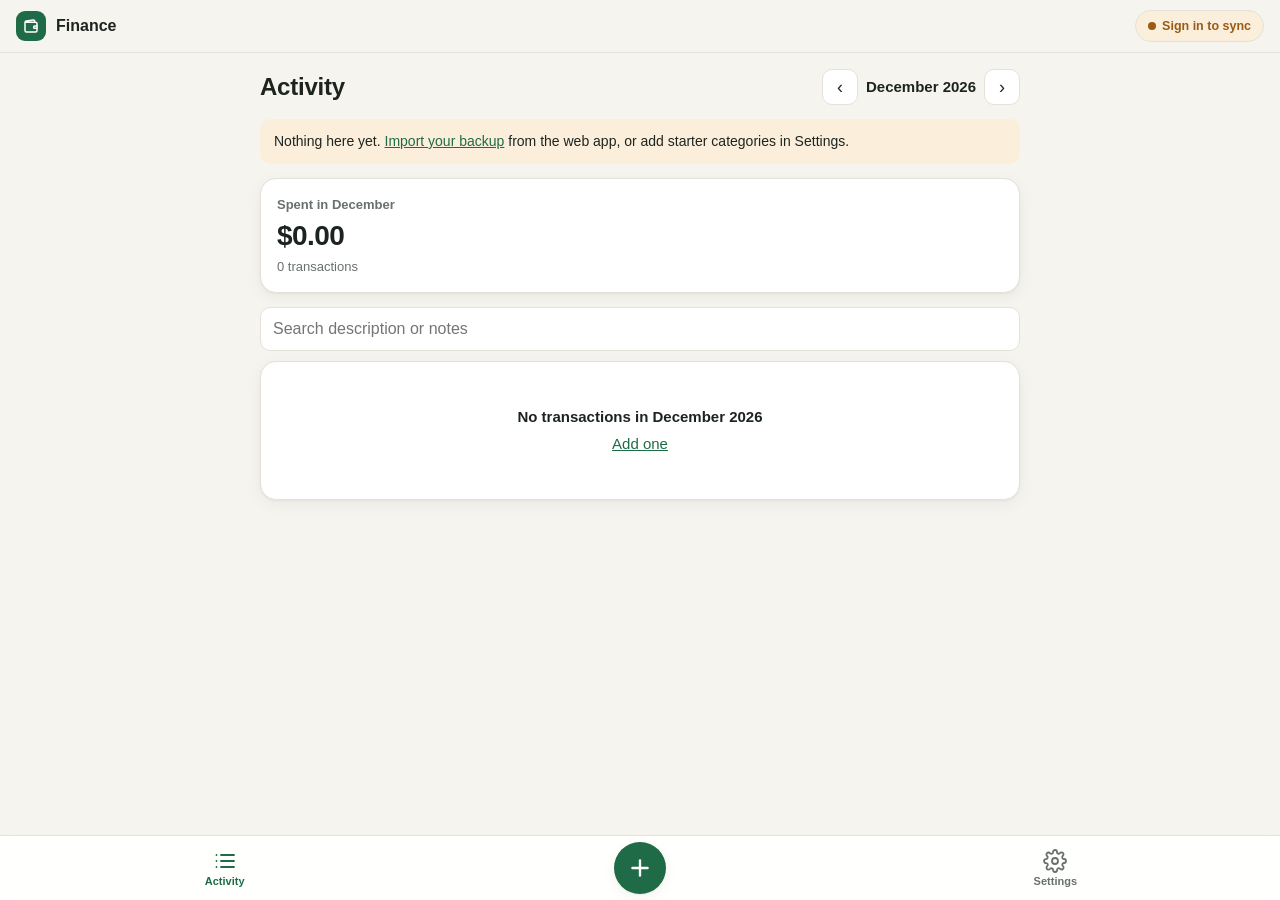
==== index.html @ 95b4ab91 "first commit" ====
<!DOCTYPE html>
<html lang="en">
<head>
    <meta charset="UTF-8">
    <meta name="viewport" content="width=device-width, initial-scale=1, viewport-fit=cover">
    <title>Finance</title>
    <meta name="description" content="Track your spending. Your data stays on your device and in your own Google Drive.">
    <link rel="icon" type="image/svg+xml" href="icons/favicon.svg">
    <link rel="apple-touch-icon" sizes="180x180" href="icons/apple-touch-icon.png">
    <link rel="manifest" href="manifest.webmanifest">
    <meta name="theme-color" content="#f5f4ef" media="(prefers-color-scheme: light)">
    <meta name="theme-color" content="#111513" media="(prefers-color-scheme: dark)">
    <meta name="apple-mobile-web-app-capable" content="yes">
    <meta name="mobile-web-app-capable" content="yes">
    <meta name="apple-mobile-web-app-status-bar-style" content="default">
    <meta name="apple-mobile-web-app-title" content="Finance">
    <link rel="stylesheet" href="styles.css">
</head>
<body>
<div class="app">
    <header class="topbar">
        <div class="brand">
            <span class="brand-mark" aria-hidden="true">
                <svg width="18" height="18" viewBox="0 0 24 24" fill="none" stroke="currentColor" stroke-width="2" stroke-linecap="round" stroke-linejoin="round"><path d="M17 7V5.5A1.5 1.5 0 0 0 15.3 4L5.6 5.4A2 2 0 0 0 4 7.4V18a2 2 0 0 0 2 2h12a2 2 0 0 0 2-2V9a2 2 0 0 0-2-2H5"/><path d="M20 12h-3a1.5 1.5 0 0 0 0 3h3"/></svg>
            </span>
            Finance
        </div>
        <button type="button" class="sync-chip" id="sync-chip" aria-live="polite">Loading…</button>
    </header>

    <main class="main">
        <div class="container" id="view" aria-live="polite"></div>
    </main>

    <nav class="tabbar" aria-label="Main navigation">
        <button type="button" class="tab" data-view="activity">
            <svg viewBox="0 0 24 24" fill="none" stroke="currentColor" stroke-width="1.8" stroke-linecap="round"><path d="M8 6h13M8 12h13M8 18h13M3.5 6h.01M3.5 12h.01M3.5 18h.01"/></svg>Activity
        </button>
        <button type="button" class="tab-add" data-view="add" aria-label="Add transaction">
            <svg viewBox="0 0 24 24" fill="none" stroke="currentColor" stroke-width="2.2" stroke-linecap="round"><path d="M12 5v14M5 12h14"/></svg>
        </button>
        <button type="button" class="tab" data-view="settings">
            <svg viewBox="0 0 24 24" fill="none" stroke="currentColor" stroke-width="1.8" stroke-linecap="round" stroke-linejoin="round"><circle cx="12" cy="12" r="3"/><path d="M19.4 15a1.7 1.7 0 0 0 .3 1.8l.1.1a2 2 0 1 1-2.8 2.8l-.1-.1a1.7 1.7 0 0 0-1.8-.3 1.7 1.7 0 0 0-1 1.5V21a2 2 0 1 1-4 0v-.1a1.7 1.7 0 0 0-1.1-1.5 1.7 1.7 0 0 0-1.8.3l-.1.1a2 2 0 1 1-2.8-2.8l.1-.1a1.7 1.7 0 0 0 .3-1.8 1.7 1.7 0 0 0-1.5-1H3a2 2 0 1 1 0-4h.1a1.7 1.7 0 0 0 1.5-1.1 1.7 1.7 0 0 0-.3-1.8l-.1-.1a2 2 0 1 1 2.8-2.8l.1.1a1.7 1.7 0 0 0 1.8.3H9a1.7 1.7 0 0 0 1-1.5V3a2 2 0 1 1 4 0v.1a1.7 1.7 0 0 0 1 1.5 1.7 1.7 0 0 0 1.8-.3l.1-.1a2 2 0 1 1 2.8 2.8l-.1.1a1.7 1.7 0 0 0-.3 1.8V9a1.7 1.7 0 0 0 1.5 1H21a2 2 0 1 1 0 4h-.1a1.7 1.7 0 0 0-1.5 1z"/></svg>Settings
        </button>
    </nav>
</div>

<dialog class="sheet" id="sheet" aria-labelledby="sheet-title">
    <div class="sheet-head">
        <h2 id="sheet-title"></h2>
        <button type="button" class="sheet-close" data-close-sheet aria-label="Close">×</button>
    </div>
    <div class="sheet-body" id="sheet-body"></div>
</dialog>

<div class="toast" id="toast" role="status" hidden></div>

<script src="config.js"></script>
<script type="module" src="js/app.js"></script>
</body>
</html>
---- styles.css ----
/* Same calm, ledger-like look as the Django app: warm paper, deep green. */
:root {
  --bg: #f5f4ef;
  --surface: #ffffff;
  --surface-2: #f0efe9;
  --border: #e3e1d8;
  --text: #1d2420;
  --muted: #69716b;
  --faint: #9aa29b;
  --accent: #1f6b47;
  --accent-soft: #e2efe7;
  --on-accent: #ffffff;
  --danger: #b4382e;
  --warn: #9a5b12;
  --warn-soft: #fbefdc;
  --good: #1f7a4d;
  --shadow: 0 1px 2px rgb(29 36 32 / 5%), 0 4px 16px rgb(29 36 32 / 5%);
  --radius: 16px;
  --radius-sm: 10px;
  --font: ui-sans-serif, -apple-system, BlinkMacSystemFont, "Segoe UI", Roboto, sans-serif;
  color-scheme: light;
}
@media (prefers-color-scheme: dark) {
  :root {
    --bg: #111513;
    --surface: #191e1b;
    --surface-2: #212724;
    --border: #2c3430;
    --text: #e8ece9;
    --muted: #9ba59f;
    --faint: #6d7771;
    --accent: #5cc08d;
    --accent-soft: #1f3a2c;
    --on-accent: #0d1a13;
    --danger: #ef7a6e;
    --warn: #e7b062;
    --warn-soft: #362a17;
    --good: #5cc08d;
    --shadow: 0 1px 2px rgb(0 0 0 / 30%);
    color-scheme: dark;
  }
}

*, *::before, *::after { box-sizing: border-box; }
html { -webkit-text-size-adjust: 100%; }
body {
  margin: 0;
  background: var(--bg);
  color: var(--text);
  font: 15px/1.5 var(--font);
  -webkit-font-smoothing: antialiased;
}
a { color: var(--accent); }
h1, h2, h3 { margin: 0; line-height: 1.25; letter-spacing: -0.01em; }
h1 { font-size: 24px; }
h2 { font-size: 17px; }
p { margin: 0 0 12px; }
.num { font-variant-numeric: tabular-nums; white-space: nowrap; }
.muted { color: var(--muted); }
.faint { color: var(--faint); }
.small { font-size: 13px; }
.good { color: var(--good); }
.bad { color: var(--danger); }

/* ------------------------------------------------------------ layout */
.topbar {
  position: sticky; top: 0; z-index: 10;
  display: flex; align-items: center; justify-content: space-between; gap: 12px;
  padding: calc(env(safe-area-inset-top) + 10px) 16px 10px;
  background: color-mix(in srgb, var(--bg) 88%, transparent);
  backdrop-filter: saturate(1.4) blur(12px);
  -webkit-backdrop-filter: saturate(1.4) blur(12px);
  border-bottom: 1px solid var(--border);
}
.brand { display: flex; align-items: center; gap: 10px; font-weight: 750; font-size: 16px; }
.brand-mark {
  display: grid; place-items: center; width: 30px; height: 30px;
  border-radius: 9px; background: var(--accent); color: var(--on-accent);
}
.main { padding: 16px 16px calc(96px + env(safe-area-inset-bottom)); }
.container { max-width: 760px; margin: 0 auto; }

.tabbar {
  position: fixed; inset: auto 0 0 0; z-index: 10;
  display: flex; align-items: center; justify-content: space-around;
  padding: 6px 12px calc(6px + env(safe-area-inset-bottom));
  background: color-mix(in srgb, var(--surface) 92%, transparent);
  backdrop-filter: saturate(1.4) blur(12px);
  -webkit-backdrop-filter: saturate(1.4) blur(12px);
  border-top: 1px solid var(--border);
}
.tab {
  display: flex; flex-direction: column; align-items: center; gap: 2px;
  min-width: 72px; padding: 6px; border: 0; background: none;
  color: var(--muted); font: 600 11px var(--font); cursor: pointer;
}
.tab svg { width: 24px; height: 24px; }
.tab.active { color: var(--accent); }
.tab-add {
  display: grid; place-items: center; width: 52px; height: 52px;
  border: 0; border-radius: 50%; background: var(--accent); color: var(--on-accent);
  box-shadow: var(--shadow); cursor: pointer;
}
.tab-add svg { width: 26px; height: 26px; }
.tab-add.active { outline: 3px solid var(--accent-soft); }

/* ------------------------------------------------------------ pieces */
.page-head { display: flex; align-items: center; justify-content: space-between; gap: 12px; margin-bottom: 14px; }
.card {
  background: var(--surface); border: 1px solid var(--border);
  border-radius: var(--radius); box-shadow: var(--shadow);
  padding: 16px; margin-bottom: 14px;
}
.card-head { display: flex; align-items: center; justify-content: space-between; gap: 10px; margin-bottom: 10px; }
.stat-label { color: var(--muted); font-size: 13px; font-weight: 600; }
.stat-value { font-size: 28px; font-weight: 720; font-variant-numeric: tabular-nums; letter-spacing: -0.02em; }

.month-switch { display: flex; align-items: center; gap: 4px; }
.month-switch button {
  width: 36px; height: 36px; border: 1px solid var(--border); border-radius: 10px;
  background: var(--surface); color: var(--text); font-size: 18px; cursor: pointer;
}
.month-switch strong { min-width: 118px; text-align: center; font-size: 15px; }

.day-head {
  display: flex; justify-content: space-between;
  padding: 14px 2px 6px; color: var(--muted); font-size: 13px; font-weight: 650;
}
.row {
  display: flex; align-items: center; gap: 12px; width: 100%;
  padding: 10px 2px; border: 0; border-top: 1px solid var(--border);
  background: none; color: inherit; font: inherit; text-align: left; cursor: pointer;
}
.day-group .row:first-of-type { border-top: 0; }
.dot {
  flex: none; display: grid; place-items: center; width: 36px; height: 36px;
  border-radius: 50%; color: #fff; font-size: 12px; font-weight: 700;
}
.row-main { flex: 1; min-width: 0; }
.row-title { display: block; font-weight: 600; overflow: hidden; text-overflow: ellipsis; white-space: nowrap; }
.row-sub { display: block; color: var(--muted); font-size: 13px; overflow: hidden; text-overflow: ellipsis; white-space: nowrap; }
.row-amount { font-weight: 650; font-variant-numeric: tabular-nums; white-space: nowrap; }

.empty { padding: 28px 8px; text-align: center; color: var(--muted); }
.empty strong { display: block; color: var(--text); margin-bottom: 4px; }

/* ------------------------------------------------------------ forms */
.field { margin-bottom: 14px; }
.field label { display: block; margin-bottom: 6px; font-size: 13px; font-weight: 650; color: var(--muted); }
.field-row { display: grid; grid-template-columns: 1fr 1fr; gap: 12px; }
input, select, textarea {
  width: 100%; min-height: 44px; padding: 10px 12px;
  border: 1px solid var(--border); border-radius: var(--radius-sm);
  background: var(--surface); color: var(--text); font: 16px var(--font);
}
textarea { min-height: 70px; resize: vertical; }
input:focus, select:focus, textarea:focus { outline: 2px solid var(--accent); outline-offset: -1px; border-color: transparent; }
.amount-input { font-size: 28px; font-weight: 700; font-variant-numeric: tabular-nums; }
.help { color: var(--faint); font-size: 13px; margin: 6px 0 0; }
.error { color: var(--danger); font-size: 13px; margin: 6px 0 0; }

.btn, button.btn {
  display: inline-flex; align-items: center; justify-content: center; gap: 6px;
  min-height: 44px; padding: 0 16px; border: 0; border-radius: var(--radius-sm);
  background: var(--accent); color: var(--on-accent);
  font: 650 15px var(--font); text-decoration: none; white-space: nowrap; flex: none; cursor: pointer;
}
.btn-secondary { background: var(--surface-2) !important; color: var(--text) !important; border: 1px solid var(--border) !important; }
.btn-ghost { background: none !important; color: var(--accent) !important; }
.btn-danger { background: none !important; color: var(--danger) !important; border: 1px solid var(--border) !important; }
.btn-small { min-height: 34px; padding: 0 12px; font-size: 13px; }
.btn:disabled { opacity: .55; cursor: default; }
.form-actions { display: flex; flex-wrap: wrap; gap: 10px; margin-top: 18px; }

.search { margin-bottom: 4px; }

/* ------------------------------------------------------------ sync chip */
.sync-chip {
  display: inline-flex; align-items: center; gap: 6px; max-width: 60vw;
  min-height: 32px; padding: 0 12px; border: 1px solid var(--border); border-radius: 999px;
  background: var(--surface); color: var(--muted);
  font: 600 12.5px var(--font); white-space: nowrap; overflow: hidden; text-overflow: ellipsis; cursor: pointer;
}
.sync-chip::before { content: ""; flex: none; width: 8px; height: 8px; border-radius: 50%; background: var(--faint); }
.sync-chip[data-state="ok"]::before { background: var(--good); }
.sync-chip[data-state="busy"]::before { background: var(--accent); animation: pulse 1s infinite alternate; }
.sync-chip[data-state="attention"] { color: var(--warn); background: var(--warn-soft); }
.sync-chip[data-state="attention"]::before { background: var(--warn); }
.sync-chip[data-state="error"] { color: var(--danger); }
.sync-chip[data-state="error"]::before { background: var(--danger); }
@keyframes pulse { to { opacity: .3; } }

/* ------------------------------------------------------------ settings list */
.list-row { display: flex; align-items: center; justify-content: space-between; gap: 12px; padding: 12px 0; border-top: 1px solid var(--border); }
.list-row:first-of-type { border-top: 0; }
.list-row .title { font-weight: 600; }
.list-row .sub { color: var(--muted); font-size: 13px; }
.switch { width: 46px; height: 28px; min-height: 0; accent-color: var(--accent); }
.diag { display: grid; grid-template-columns: auto 1fr; gap: 4px 14px; margin: 0; font-size: 13px; }
.diag dt { color: var(--muted); }
.diag dd { margin: 0; font-variant-numeric: tabular-nums; }

/* ------------------------------------------------------------ sheet + toast */
dialog.sheet {
  width: min(560px, 100%); max-height: 88vh; margin: auto auto 0; padding: 0;
  border: 0; border-radius: 20px 20px 0 0; background: var(--surface); color: var(--text);
}
@media (min-width: 700px) { dialog.sheet { margin: auto; border-radius: 20px; } }
dialog.sheet::backdrop { background: rgb(0 0 0 / 38%); }
.sheet-head { display: flex; align-items: center; justify-content: space-between; gap: 12px; padding: 16px 18px 8px; }
.sheet-close { width: 34px; height: 34px; border: 0; border-radius: 50%; background: var(--surface-2); color: var(--text); font-size: 20px; cursor: pointer; }
.sheet-body { padding: 4px 18px calc(22px + env(safe-area-inset-bottom)); overflow: auto; }
.detail-list { display: grid; grid-template-columns: 96px 1fr; gap: 8px 12px; margin: 0; }
.detail-list dt { color: var(--muted); }
.detail-list dd { margin: 0; overflow-wrap: anywhere; }

.toast {
  position: fixed; left: 50%; bottom: calc(84px + env(safe-area-inset-bottom)); z-index: 30;
  transform: translateX(-50%); max-width: calc(100% - 32px);
  padding: 10px 16px; border-radius: 12px; background: var(--text); color: var(--bg);
  font-weight: 600; box-shadow: var(--shadow);
}
.notice { padding: 12px 14px; border-radius: var(--radius-sm); background: var(--warn-soft); color: var(--text); font-size: 14px; margin-bottom: 14px; }
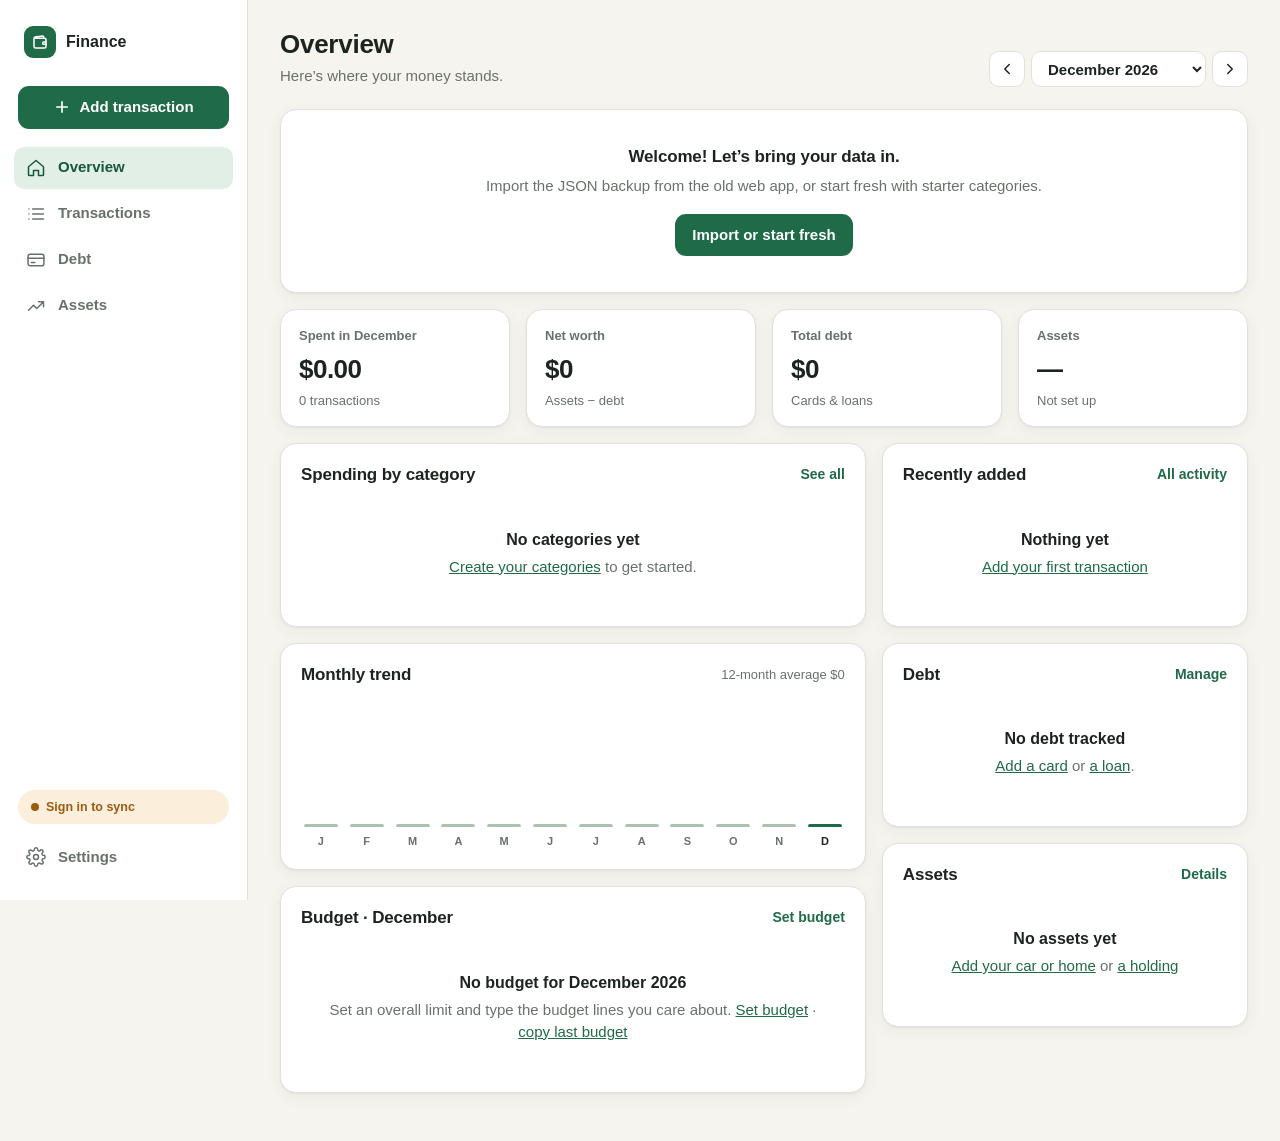
==== commit f637209f: "Full app: overview, budgets, debt, assets, settings" ====
--- a/index.html
+++ b/index.html
@@ -4,7 +4,7 @@
     <meta charset="UTF-8">
     <meta name="viewport" content="width=device-width, initial-scale=1, viewport-fit=cover">
     <title>Finance</title>
-    <meta name="description" content="Track your spending. Your data stays on your device and in your own Google Drive.">
+    <meta name="description" content="Track spending, budgets, credit cards, loans and assets. Your data stays on your device and in your own Google Drive.">
     <link rel="icon" type="image/svg+xml" href="icons/favicon.svg">
     <link rel="apple-touch-icon" sizes="180x180" href="icons/apple-touch-icon.png">
     <link rel="manifest" href="manifest.webmanifest">
@@ -17,31 +17,58 @@
     <link rel="stylesheet" href="styles.css">
 </head>
 <body>
+<svg width="0" height="0" style="position:absolute" aria-hidden="true">
+    <defs>
+        <symbol id="i-home" viewBox="0 0 24 24" fill="none" stroke="currentColor" stroke-width="1.8" stroke-linecap="round" stroke-linejoin="round"><path d="M3 10.5 12 3l9 7.5V20a1 1 0 0 1-1 1h-5v-6H9v6H4a1 1 0 0 1-1-1z"/></symbol>
+        <symbol id="i-list" viewBox="0 0 24 24" fill="none" stroke="currentColor" stroke-width="1.8" stroke-linecap="round"><path d="M8 6h13M8 12h13M8 18h13M3.5 6h.01M3.5 12h.01M3.5 18h.01"/></symbol>
+        <symbol id="i-plus" viewBox="0 0 24 24" fill="none" stroke="currentColor" stroke-width="2.2" stroke-linecap="round"><path d="M12 5v14M5 12h14"/></symbol>
+        <symbol id="i-card" viewBox="0 0 24 24" fill="none" stroke="currentColor" stroke-width="1.8" stroke-linecap="round"><rect x="2.5" y="5" width="19" height="14" rx="2.5"/><path d="M2.5 10h19M6.5 15h4"/></symbol>
+        <symbol id="i-chart" viewBox="0 0 24 24" fill="none" stroke="currentColor" stroke-width="1.8" stroke-linecap="round" stroke-linejoin="round"><path d="M3 17l6-6 4 4 8-8M15 7h6v6"/></symbol>
+        <symbol id="i-gear" viewBox="0 0 24 24" fill="none" stroke="currentColor" stroke-width="1.8" stroke-linecap="round" stroke-linejoin="round"><circle cx="12" cy="12" r="3"/><path d="M19.4 15a1.7 1.7 0 0 0 .3 1.8l.1.1a2 2 0 1 1-2.8 2.8l-.1-.1a1.7 1.7 0 0 0-1.8-.3 1.7 1.7 0 0 0-1 1.5V21a2 2 0 1 1-4 0v-.1a1.7 1.7 0 0 0-1.1-1.5 1.7 1.7 0 0 0-1.8.3l-.1.1a2 2 0 1 1-2.8-2.8l.1-.1a1.7 1.7 0 0 0 .3-1.8 1.7 1.7 0 0 0-1.5-1H3a2 2 0 1 1 0-4h.1a1.7 1.7 0 0 0 1.5-1.1 1.7 1.7 0 0 0-.3-1.8l-.1-.1a2 2 0 1 1 2.8-2.8l.1.1a1.7 1.7 0 0 0 1.8.3H9a1.7 1.7 0 0 0 1-1.5V3a2 2 0 1 1 4 0v.1a1.7 1.7 0 0 0 1 1.5 1.7 1.7 0 0 0 1.8-.3l.1-.1a2 2 0 1 1 2.8 2.8l-.1.1a1.7 1.7 0 0 0-.3 1.8V9a1.7 1.7 0 0 0 1.5 1H21a2 2 0 1 1 0 4h-.1a1.7 1.7 0 0 0-1.5 1z"/></symbol>
+        <symbol id="i-refresh" viewBox="0 0 24 24" fill="none" stroke="currentColor" stroke-width="1.8" stroke-linecap="round" stroke-linejoin="round"><path d="M21 12a9 9 0 1 1-2.6-6.4M21 4v5h-5"/></symbol>
+        <symbol id="i-left" viewBox="0 0 24 24" fill="none" stroke="currentColor" stroke-width="2" stroke-linecap="round" stroke-linejoin="round"><path d="m15 18-6-6 6-6"/></symbol>
+        <symbol id="i-right" viewBox="0 0 24 24" fill="none" stroke="currentColor" stroke-width="2" stroke-linecap="round" stroke-linejoin="round"><path d="m9 18 6-6-6-6"/></symbol>
+        <symbol id="i-logo" viewBox="0 0 24 24" fill="none" stroke="currentColor" stroke-width="2" stroke-linecap="round" stroke-linejoin="round"><path d="M17 7V5.5A1.5 1.5 0 0 0 15.3 4L5.6 5.4A2 2 0 0 0 4 7.4V18a2 2 0 0 0 2 2h12a2 2 0 0 0 2-2V9a2 2 0 0 0-2-2H5"/><path d="M20 12h-3a1.5 1.5 0 0 0 0 3h3"/></symbol>
+    </defs>
+</svg>
+
 <div class="app">
+    <aside class="sidebar" aria-label="Main navigation">
+        <a class="brand" href="#/">
+            <span class="brand-mark"><svg width="18" height="18"><use href="#i-logo"/></svg></span>
+            Finance
+        </a>
+        <a class="btn" href="#/add"><svg><use href="#i-plus"/></svg>Add transaction</a>
+        <a class="nav-link" data-nav="overview" href="#/"><svg><use href="#i-home"/></svg>Overview</a>
+        <a class="nav-link" data-nav="activity" href="#/activity"><svg><use href="#i-list"/></svg>Transactions</a>
+        <a class="nav-link" data-nav="debt" href="#/cards"><svg><use href="#i-card"/></svg>Debt</a>
+        <a class="nav-link" data-nav="assets" href="#/assets"><svg><use href="#i-chart"/></svg>Assets</a>
+        <div class="spacer"></div>
+        <button type="button" class="sync-chip" data-sync-chip>Loading…</button>
+        <a class="nav-link" data-nav="settings" href="#/settings"><svg><use href="#i-gear"/></svg>Settings</a>
+    </aside>
+
     <header class="topbar">
-        <div class="brand">
-            <span class="brand-mark" aria-hidden="true">
-                <svg width="18" height="18" viewBox="0 0 24 24" fill="none" stroke="currentColor" stroke-width="2" stroke-linecap="round" stroke-linejoin="round"><path d="M17 7V5.5A1.5 1.5 0 0 0 15.3 4L5.6 5.4A2 2 0 0 0 4 7.4V18a2 2 0 0 0 2 2h12a2 2 0 0 0 2-2V9a2 2 0 0 0-2-2H5"/><path d="M20 12h-3a1.5 1.5 0 0 0 0 3h3"/></svg>
-            </span>
+        <a class="brand" href="#/">
+            <span class="brand-mark"><svg width="18" height="18"><use href="#i-logo"/></svg></span>
             Finance
+        </a>
+        <div class="topbar-end">
+            <button type="button" class="sync-chip" data-sync-chip>Loading…</button>
+            <a class="icon-button" href="#/settings" aria-label="Settings"><svg><use href="#i-gear"/></svg></a>
         </div>
-        <button type="button" class="sync-chip" id="sync-chip" aria-live="polite">Loading…</button>
     </header>
 
     <main class="main">
-        <div class="container" id="view" aria-live="polite"></div>
+        <div class="container" id="view"><div class="boot">Loading…</div></div>
     </main>
 
     <nav class="tabbar" aria-label="Main navigation">
-        <button type="button" class="tab" data-view="activity">
-            <svg viewBox="0 0 24 24" fill="none" stroke="currentColor" stroke-width="1.8" stroke-linecap="round"><path d="M8 6h13M8 12h13M8 18h13M3.5 6h.01M3.5 12h.01M3.5 18h.01"/></svg>Activity
-        </button>
-        <button type="button" class="tab-add" data-view="add" aria-label="Add transaction">
-            <svg viewBox="0 0 24 24" fill="none" stroke="currentColor" stroke-width="2.2" stroke-linecap="round"><path d="M12 5v14M5 12h14"/></svg>
-        </button>
-        <button type="button" class="tab" data-view="settings">
-            <svg viewBox="0 0 24 24" fill="none" stroke="currentColor" stroke-width="1.8" stroke-linecap="round" stroke-linejoin="round"><circle cx="12" cy="12" r="3"/><path d="M19.4 15a1.7 1.7 0 0 0 .3 1.8l.1.1a2 2 0 1 1-2.8 2.8l-.1-.1a1.7 1.7 0 0 0-1.8-.3 1.7 1.7 0 0 0-1 1.5V21a2 2 0 1 1-4 0v-.1a1.7 1.7 0 0 0-1.1-1.5 1.7 1.7 0 0 0-1.8.3l-.1.1a2 2 0 1 1-2.8-2.8l.1-.1a1.7 1.7 0 0 0 .3-1.8 1.7 1.7 0 0 0-1.5-1H3a2 2 0 1 1 0-4h.1a1.7 1.7 0 0 0 1.5-1.1 1.7 1.7 0 0 0-.3-1.8l-.1-.1a2 2 0 1 1 2.8-2.8l.1.1a1.7 1.7 0 0 0 1.8.3H9a1.7 1.7 0 0 0 1-1.5V3a2 2 0 1 1 4 0v.1a1.7 1.7 0 0 0 1 1.5 1.7 1.7 0 0 0 1.8-.3l.1-.1a2 2 0 1 1 2.8 2.8l-.1.1a1.7 1.7 0 0 0-.3 1.8V9a1.7 1.7 0 0 0 1.5 1H21a2 2 0 1 1 0 4h-.1a1.7 1.7 0 0 0-1.5 1z"/></svg>Settings
-        </button>
+        <a class="tab" data-nav="overview" href="#/"><svg><use href="#i-home"/></svg>Home</a>
+        <a class="tab" data-nav="activity" href="#/activity"><svg><use href="#i-list"/></svg>Activity</a>
+        <a class="tab-add" href="#/add" aria-label="Add transaction"><svg><use href="#i-plus"/></svg></a>
+        <a class="tab" data-nav="debt" href="#/cards"><svg><use href="#i-card"/></svg>Debt</a>
+        <a class="tab" data-nav="assets" href="#/assets"><svg><use href="#i-chart"/></svg>Assets</a>
     </nav>
 </div>
 
@@ -53,7 +80,7 @@
     <div class="sheet-body" id="sheet-body"></div>
 </dialog>
 
-<div class="toast" id="toast" role="status" hidden></div>
+<div class="toast" id="toast" role="status" aria-live="polite" hidden></div>
 
 <script src="config.js"></script>
 <script type="module" src="js/app.js"></script>
--- a/styles.css
+++ b/styles.css
@@ -1,4 +1,7 @@
-/* Same calm, ledger-like look as the Django app: warm paper, deep green. */
+/* Personal Finance — design system
+   Calm, ledger-like: warm paper background, deep green accent,
+   tabular numbers everywhere money appears. Light + dark themes. */
+
 :root {
   --bg: #f5f4ef;
   --surface: #ffffff;
@@ -8,18 +11,24 @@
   --muted: #69716b;
   --faint: #9aa29b;
   --accent: #1f6b47;
+  --accent-strong: #17583a;
   --accent-soft: #e2efe7;
   --on-accent: #ffffff;
   --danger: #b4382e;
+  --danger-soft: #f9e6e3;
   --warn: #9a5b12;
   --warn-soft: #fbefdc;
   --good: #1f7a4d;
+  --bad: #b4382e;
+  --track: #e9e7df;
   --shadow: 0 1px 2px rgb(29 36 32 / 5%), 0 4px 16px rgb(29 36 32 / 5%);
   --radius: 16px;
   --radius-sm: 10px;
-  --font: ui-sans-serif, -apple-system, BlinkMacSystemFont, "Segoe UI", Roboto, sans-serif;
+  --sidebar: 248px;
+  --font: ui-sans-serif, -apple-system, BlinkMacSystemFont, "Segoe UI", "Inter", Roboto, sans-serif;
   color-scheme: light;
 }
+
 @media (prefers-color-scheme: dark) {
   :root {
     --bg: #111513;
@@ -30,194 +39,656 @@
     --muted: #9ba59f;
     --faint: #6d7771;
     --accent: #5cc08d;
+    --accent-strong: #79d3a4;
     --accent-soft: #1f3a2c;
     --on-accent: #0d1a13;
     --danger: #ef7a6e;
+    --danger-soft: #3a1f1c;
     --warn: #e7b062;
     --warn-soft: #362a17;
     --good: #5cc08d;
+    --bad: #ef7a6e;
+    --track: #2a312d;
     --shadow: 0 1px 2px rgb(0 0 0 / 30%);
     color-scheme: dark;
   }
 }
 
 *, *::before, *::after { box-sizing: border-box; }
+
 html { -webkit-text-size-adjust: 100%; }
+
 body {
   margin: 0;
   background: var(--bg);
   color: var(--text);
-  font: 15px/1.5 var(--font);
+  font-family: var(--font);
+  font-size: 15px;
+  line-height: 1.5;
   -webkit-font-smoothing: antialiased;
 }
+
 a { color: var(--accent); }
-h1, h2, h3 { margin: 0; line-height: 1.25; letter-spacing: -0.01em; }
-h1 { font-size: 24px; }
-h2 { font-size: 17px; }
+h1, h2, h3 { line-height: 1.25; margin: 0; letter-spacing: -0.01em; }
+h1 { font-size: 26px; font-weight: 700; }
+h2 { font-size: 17px; font-weight: 650; }
+h3 { font-size: 15px; font-weight: 650; }
 p { margin: 0 0 12px; }
-.num { font-variant-numeric: tabular-nums; white-space: nowrap; }
+
+.num, .money, .amount, .stat-value, td.num {
+  font-variant-numeric: tabular-nums;
+  white-space: nowrap;
+}
+
 .muted { color: var(--muted); }
 .faint { color: var(--faint); }
 .small { font-size: 13px; }
 .good { color: var(--good); }
-.bad { color: var(--danger); }
+.bad { color: var(--bad); }
+.visually-hidden {
+  position: absolute; width: 1px; height: 1px; overflow: hidden;
+  clip: rect(0 0 0 0); white-space: nowrap;
+}
 
 /* ------------------------------------------------------------ layout */
-.topbar {
-  position: sticky; top: 0; z-index: 10;
-  display: flex; align-items: center; justify-content: space-between; gap: 12px;
-  padding: calc(env(safe-area-inset-top) + 10px) 16px 10px;
-  background: color-mix(in srgb, var(--bg) 88%, transparent);
-  backdrop-filter: saturate(1.4) blur(12px);
-  -webkit-backdrop-filter: saturate(1.4) blur(12px);
-  border-bottom: 1px solid var(--border);
-}
-.brand { display: flex; align-items: center; gap: 10px; font-weight: 750; font-size: 16px; }
+
+.app {
+  min-height: 100vh;
+  min-height: 100dvh;
+}
+
+.sidebar {
+  position: fixed;
+  inset: 0 auto 0 0;
+  width: var(--sidebar);
+  padding: 22px 14px;
+  display: flex;
+  flex-direction: column;
+  gap: 4px;
+  background: var(--surface);
+  border-right: 1px solid var(--border);
+  z-index: 20;
+}
+
+.brand {
+  display: flex;
+  align-items: center;
+  gap: 10px;
+  padding: 4px 10px 18px;
+  font-weight: 750;
+  font-size: 16px;
+  color: var(--text);
+  text-decoration: none;
+}
+
 .brand-mark {
-  display: grid; place-items: center; width: 30px; height: 30px;
-  border-radius: 9px; background: var(--accent); color: var(--on-accent);
-}
-.main { padding: 16px 16px calc(96px + env(safe-area-inset-bottom)); }
-.container { max-width: 760px; margin: 0 auto; }
-
-.tabbar {
-  position: fixed; inset: auto 0 0 0; z-index: 10;
-  display: flex; align-items: center; justify-content: space-around;
-  padding: 6px 12px calc(6px + env(safe-area-inset-bottom));
-  background: color-mix(in srgb, var(--surface) 92%, transparent);
-  backdrop-filter: saturate(1.4) blur(12px);
-  -webkit-backdrop-filter: saturate(1.4) blur(12px);
-  border-top: 1px solid var(--border);
-}
-.tab {
-  display: flex; flex-direction: column; align-items: center; gap: 2px;
-  min-width: 72px; padding: 6px; border: 0; background: none;
-  color: var(--muted); font: 600 11px var(--font); cursor: pointer;
-}
-.tab svg { width: 24px; height: 24px; }
-.tab.active { color: var(--accent); }
-.tab-add {
-  display: grid; place-items: center; width: 52px; height: 52px;
-  border: 0; border-radius: 50%; background: var(--accent); color: var(--on-accent);
-  box-shadow: var(--shadow); cursor: pointer;
-}
-.tab-add svg { width: 26px; height: 26px; }
-.tab-add.active { outline: 3px solid var(--accent-soft); }
-
-/* ------------------------------------------------------------ pieces */
-.page-head { display: flex; align-items: center; justify-content: space-between; gap: 12px; margin-bottom: 14px; }
+  width: 32px; height: 32px;
+  border-radius: 9px;
+  display: grid; place-items: center;
+  background: var(--accent);
+  color: var(--on-accent);
+}
+
+.nav-link {
+  display: flex;
+  align-items: center;
+  gap: 12px;
+  min-height: 42px;
+  padding: 8px 12px;
+  border-radius: var(--radius-sm);
+  color: var(--muted);
+  font-weight: 560;
+  text-decoration: none;
+}
+
+.nav-link:hover { background: var(--surface-2); color: var(--text); }
+.nav-link.active { background: var(--accent-soft); color: var(--accent-strong); }
+.nav-link svg { width: 20px; height: 20px; flex-shrink: 0; }
+.sidebar .spacer { flex: 1; }
+.sidebar form { margin: 0; }
+.sidebar .nav-link.as-button {
+  width: 100%; justify-content: flex-start; background: none; border: 0;
+  color: var(--muted); font: inherit; font-weight: 560; cursor: pointer;
+}
+.sidebar .nav-link.as-button:hover { background: var(--surface-2); color: var(--text); }
+.sidebar .btn { margin: 6px 4px 14px; }
+
+.main {
+  margin-left: var(--sidebar);
+  padding: 28px 32px 48px;
+}
+
+.container { max-width: 1180px; margin: 0 auto; }
+
+.topbar { display: none; }
+.tabbar { display: none; }
+
+@media (max-width: 899px) {
+  .sidebar { display: none; }
+  .main { margin-left: 0; padding: 12px 14px calc(96px + env(safe-area-inset-bottom)); }
+
+  .topbar {
+    display: flex;
+    align-items: center;
+    justify-content: space-between;
+    gap: 12px;
+    position: sticky;
+    top: 0;
+    z-index: 15;
+    padding: 10px 14px;
+    padding-top: calc(10px + env(safe-area-inset-top));
+    background: color-mix(in srgb, var(--bg) 88%, transparent);
+    backdrop-filter: blur(12px);
+    -webkit-backdrop-filter: blur(12px);
+  }
+  .topbar .brand { padding: 0; }
+  .icon-button {
+    width: 42px; height: 42px; display: grid; place-items: center;
+    border-radius: 12px; color: var(--muted); background: var(--surface);
+    border: 1px solid var(--border);
+  }
+  .icon-button svg { width: 20px; height: 20px; }
+
+  .tabbar {
+    display: grid;
+    grid-template-columns: repeat(5, 1fr);
+    position: fixed;
+    inset: auto 0 0 0;
+    z-index: 20;
+    padding: 6px 6px calc(6px + env(safe-area-inset-bottom));
+    background: var(--surface);
+    border-top: 1px solid var(--border);
+  }
+  .tab {
+    display: flex; flex-direction: column; align-items: center; gap: 2px;
+    padding: 6px 0; font-size: 11px; font-weight: 600;
+    color: var(--muted); text-decoration: none;
+  }
+  .tab svg { width: 22px; height: 22px; }
+  .tab.active { color: var(--accent); }
+  .tab-add {
+    align-self: center; justify-self: center;
+    width: 52px; height: 52px; margin-top: -22px;
+    border-radius: 18px; display: grid; place-items: center;
+    background: var(--accent); color: var(--on-accent);
+    box-shadow: 0 6px 18px rgb(31 107 71 / 35%);
+  }
+  .tab-add svg { width: 26px; height: 26px; }
+}
+
+/* -------------------------------------------------------- page header */
+
+.page-head {
+  display: flex;
+  align-items: flex-end;
+  justify-content: space-between;
+  flex-wrap: wrap;
+  gap: 14px;
+  margin-bottom: 22px;
+}
+.page-head p { margin: 4px 0 0; }
+.page-actions { display: flex; flex-wrap: wrap; gap: 8px; }
+
+.segmented {
+  display: inline-flex;
+  padding: 3px;
+  background: var(--surface-2);
+  border-radius: 12px;
+  gap: 2px;
+  margin-bottom: 18px;
+}
+.segmented a {
+  padding: 7px 14px; border-radius: 9px; font-weight: 600; font-size: 14px;
+  color: var(--muted); text-decoration: none;
+}
+.segmented a.active { background: var(--surface); color: var(--text); box-shadow: var(--shadow); }
+
+/* ------------------------------------------------------------- cards */
+
 .card {
-  background: var(--surface); border: 1px solid var(--border);
-  border-radius: var(--radius); box-shadow: var(--shadow);
-  padding: 16px; margin-bottom: 14px;
-}
-.card-head { display: flex; align-items: center; justify-content: space-between; gap: 10px; margin-bottom: 10px; }
-.stat-label { color: var(--muted); font-size: 13px; font-weight: 600; }
-.stat-value { font-size: 28px; font-weight: 720; font-variant-numeric: tabular-nums; letter-spacing: -0.02em; }
-
-.month-switch { display: flex; align-items: center; gap: 4px; }
-.month-switch button {
-  width: 36px; height: 36px; border: 1px solid var(--border); border-radius: 10px;
-  background: var(--surface); color: var(--text); font-size: 18px; cursor: pointer;
-}
-.month-switch strong { min-width: 118px; text-align: center; font-size: 15px; }
-
+  background: var(--surface);
+  border: 1px solid var(--border);
+  border-radius: var(--radius);
+  padding: 20px;
+  box-shadow: var(--shadow);
+  min-width: 0;
+}
+.card + .card { margin-top: 16px; }
+.card-head {
+  display: flex; align-items: center; justify-content: space-between;
+  gap: 12px; margin-bottom: 14px;
+}
+.card-head a { font-size: 14px; font-weight: 600; text-decoration: none; }
+.card-foot { margin-top: 14px; font-size: 14px; }
+.card-foot a { font-weight: 600; text-decoration: none; }
+
+.grid { display: grid; gap: 16px; }
+.grid > .card + .card { margin-top: 0; }
+.grid-2 { grid-template-columns: repeat(2, minmax(0, 1fr)); }
+.grid-3 { grid-template-columns: repeat(3, minmax(0, 1fr)); }
+.grid-4 { grid-template-columns: repeat(4, minmax(0, 1fr)); }
+.grid-main { grid-template-columns: minmax(0, 1.6fr) minmax(0, 1fr); align-items: start; }
+.stack { display: grid; gap: 16px; align-content: start; }
+.stack > .card + .card { margin-top: 0; }
+
+@media (max-width: 1100px) {
+  .grid-4 { grid-template-columns: repeat(2, minmax(0, 1fr)); }
+  .grid-main { grid-template-columns: minmax(0, 1fr); }
+}
+@media (max-width: 700px) {
+  .grid-2, .grid-3 { grid-template-columns: minmax(0, 1fr); }
+  .card { padding: 16px; border-radius: 14px; }
+}
+@media (max-width: 420px) {
+  .grid-4 { grid-template-columns: minmax(0, 1fr) minmax(0, 1fr); gap: 10px; }
+}
+
+/* ---------------------------------------------------------- stat tiles */
+
+.stat { padding: 16px 18px; }
+.stat-label { font-size: 13px; color: var(--muted); font-weight: 560; }
+.stat-value { font-size: 26px; font-weight: 720; letter-spacing: -0.02em; margin-top: 4px; }
+.stat-sub { font-size: 13px; color: var(--muted); margin-top: 2px; }
+.stat-hero .stat-value { font-size: 34px; }
+@media (max-width: 420px) {
+  .stat { padding: 13px 14px; }
+  .stat-value { font-size: 20px; }
+}
+
+.pill {
+  display: inline-flex; align-items: center; gap: 4px;
+  padding: 2px 8px; border-radius: 999px;
+  font-size: 12px; font-weight: 650;
+  background: var(--surface-2); color: var(--muted);
+}
+.pill.up { background: var(--danger-soft); color: var(--bad); }       /* spending up = bad */
+.pill.down { background: var(--accent-soft); color: var(--good); }
+.pill.gain { background: var(--accent-soft); color: var(--good); }
+.pill.loss { background: var(--danger-soft); color: var(--bad); }
+.pill.warn { background: var(--warn-soft); color: var(--warn); }
+
+/* ------------------------------------------------------------ buttons */
+
+.btn, button {
+  display: inline-flex; align-items: center; justify-content: center; gap: 8px;
+  min-height: 42px; padding: 9px 16px;
+  border-radius: 11px; border: 1px solid transparent;
+  background: var(--accent); color: var(--on-accent);
+  font: inherit; font-weight: 640; text-decoration: none; cursor: pointer;
+  transition: background .15s, transform .05s;
+}
+.btn:hover, button:hover { background: var(--accent-strong); }
+.btn:active, button:active { transform: translateY(1px); }
+.btn svg { width: 18px; height: 18px; }
+.btn-secondary {
+  background: var(--surface); color: var(--text); border-color: var(--border);
+}
+.btn-secondary:hover { background: var(--surface-2); }
+.btn-ghost { background: transparent; color: var(--accent); padding-inline: 10px; }
+.btn-ghost:hover { background: var(--accent-soft); }
+.btn-danger { background: var(--danger); color: #fff; }
+.btn-danger:hover { background: color-mix(in srgb, var(--danger) 85%, black); }
+.btn-small { min-height: 34px; padding: 5px 11px; font-size: 13px; border-radius: 9px; }
+.btn-block { width: 100%; }
+button:disabled, .btn[aria-disabled="true"] { opacity: .55; cursor: progress; }
+:focus-visible { outline: 3px solid color-mix(in srgb, var(--accent) 55%, transparent); outline-offset: 2px; }
+
+/* ------------------------------------------------------------- forms */
+
+.form-card { max-width: 620px; margin: 0 auto; }
+.field { margin-bottom: 16px; }
+.field label, .field-label {
+  display: block; margin-bottom: 6px; font-size: 14px; font-weight: 620;
+}
+.field .help { font-size: 13px; color: var(--muted); margin: 6px 0 0; }
+.field-row { display: grid; grid-template-columns: repeat(2, minmax(0, 1fr)); gap: 12px; }
+@media (max-width: 520px) { .field-row { grid-template-columns: minmax(0, 1fr); } }
+
+input, select, textarea {
+  width: 100%;
+  min-height: 44px;
+  padding: 10px 12px;
+  border: 1px solid var(--border);
+  border-radius: 11px;
+  background: var(--surface);
+  color: var(--text);
+  font: inherit;
+  font-size: 16px; /* stops iOS zooming into fields */
+}
+input[type="checkbox"] { width: 20px; min-height: 20px; height: 20px; accent-color: var(--accent); }
+.checkbox-field { display: flex; align-items: center; gap: 10px; }
+.checkbox-field label { margin: 0; }
+input:focus, select:focus, textarea:focus {
+  outline: none; border-color: var(--accent);
+  box-shadow: 0 0 0 3px color-mix(in srgb, var(--accent) 22%, transparent);
+}
+select:disabled { opacity: .6; }
+.amount-input { font-size: 28px !important; font-weight: 700; min-height: 60px; font-variant-numeric: tabular-nums; }
+.errorlist { list-style: none; margin: 6px 0 0; padding: 0; color: var(--danger); font-size: 13px; font-weight: 560; }
+.errorlist.nonfield { padding: 10px 12px; background: var(--danger-soft); border-radius: 10px; margin-bottom: 14px; }
+.form-actions { display: flex; flex-wrap: wrap; gap: 10px; align-items: center; margin-top: 8px; }
+details summary { cursor: pointer; font-weight: 600; color: var(--accent); margin: 6px 0 12px; }
+
+.filters {
+  display: grid;
+  grid-template-columns: minmax(0, 2fr) repeat(5, minmax(0, 1fr));
+  gap: 10px;
+  align-items: end;
+}
+.filters .field { margin: 0; }
+.filters label { font-size: 12px; color: var(--muted); }
+@media (max-width: 1100px) { .filters { grid-template-columns: repeat(3, minmax(0, 1fr)); } .filters .search { grid-column: 1 / -1; } }
+@media (max-width: 560px) { .filters { grid-template-columns: minmax(0, 1fr) minmax(0, 1fr); } }
+
+/* ---------------------------------------------------------- messages */
+
+.messages { display: grid; gap: 8px; margin-bottom: 18px; }
+.message {
+  display: flex; gap: 10px; align-items: flex-start;
+  padding: 11px 14px; border-radius: 12px;
+  background: var(--accent-soft); color: var(--accent-strong); font-weight: 560;
+}
+.message.error { background: var(--danger-soft); color: var(--danger); }
+.message.warning, .notice { background: var(--warn-soft); color: var(--warn); }
+.notice { padding: 11px 14px; border-radius: 12px; font-size: 14px; font-weight: 560; margin-bottom: 14px; }
+.notice a { color: inherit; font-weight: 700; }
+
+/* --------------------------------------------------------------- bars */
+
+.bar { height: 8px; border-radius: 99px; background: var(--track); overflow: hidden; }
+.bar > span { display: block; height: 100%; border-radius: inherit; background: var(--accent); }
+.bar.thick { height: 12px; }
+.bar .mid { background: #d08a2c; }
+.bar .high { background: var(--danger); }
+
+/* --------------------------------------------------------- list rows */
+
+.list { margin: 0; padding: 0; list-style: none; }
+.row {
+  display: flex; align-items: center; gap: 12px;
+  padding: 12px 0; border-bottom: 1px solid var(--border);
+  min-width: 0;
+}
+.list > .row:last-child, .row:last-child { border-bottom: 0; }
+.row-main { flex: 1; min-width: 0; }
+.row-title { font-weight: 600; overflow: hidden; text-overflow: ellipsis; white-space: nowrap; }
+.row-sub { font-size: 13px; color: var(--muted); overflow: hidden; text-overflow: ellipsis; white-space: nowrap; }
+.row-end { text-align: right; flex-shrink: 0; }
+.row-amount { font-weight: 680; font-variant-numeric: tabular-nums; }
+button.row {
+  width: 100%; background: none; color: inherit; border: 0;
+  border-bottom: 1px solid var(--border); border-radius: 0;
+  font: inherit; font-weight: inherit; text-align: left; min-height: 0;
+}
+button.row:hover { background: var(--surface-2); }
+
+.dot {
+  width: 34px; height: 34px; border-radius: 10px; flex-shrink: 0;
+  display: grid; place-items: center;
+  font-weight: 700; font-size: 13px; color: #fff;
+}
+.swatch { display: inline-block; width: 10px; height: 10px; border-radius: 3px; flex-shrink: 0; }
+
+.day-group + .day-group { margin-top: 6px; }
 .day-head {
   display: flex; justify-content: space-between;
-  padding: 14px 2px 6px; color: var(--muted); font-size: 13px; font-weight: 650;
-}
-.row {
-  display: flex; align-items: center; gap: 12px; width: 100%;
-  padding: 10px 2px; border: 0; border-top: 1px solid var(--border);
-  background: none; color: inherit; font: inherit; text-align: left; cursor: pointer;
-}
-.day-group .row:first-of-type { border-top: 0; }
-.dot {
-  flex: none; display: grid; place-items: center; width: 36px; height: 36px;
-  border-radius: 50%; color: #fff; font-size: 12px; font-weight: 700;
-}
-.row-main { flex: 1; min-width: 0; }
-.row-title { display: block; font-weight: 600; overflow: hidden; text-overflow: ellipsis; white-space: nowrap; }
-.row-sub { display: block; color: var(--muted); font-size: 13px; overflow: hidden; text-overflow: ellipsis; white-space: nowrap; }
-.row-amount { font-weight: 650; font-variant-numeric: tabular-nums; white-space: nowrap; }
-
-.empty { padding: 28px 8px; text-align: center; color: var(--muted); }
-.empty strong { display: block; color: var(--text); margin-bottom: 4px; }
-
-/* ------------------------------------------------------------ forms */
-.field { margin-bottom: 14px; }
-.field label { display: block; margin-bottom: 6px; font-size: 13px; font-weight: 650; color: var(--muted); }
-.field-row { display: grid; grid-template-columns: 1fr 1fr; gap: 12px; }
-input, select, textarea {
-  width: 100%; min-height: 44px; padding: 10px 12px;
-  border: 1px solid var(--border); border-radius: var(--radius-sm);
-  background: var(--surface); color: var(--text); font: 16px var(--font);
-}
-textarea { min-height: 70px; resize: vertical; }
-input:focus, select:focus, textarea:focus { outline: 2px solid var(--accent); outline-offset: -1px; border-color: transparent; }
-.amount-input { font-size: 28px; font-weight: 700; font-variant-numeric: tabular-nums; }
-.help { color: var(--faint); font-size: 13px; margin: 6px 0 0; }
-.error { color: var(--danger); font-size: 13px; margin: 6px 0 0; }
-
-.btn, button.btn {
-  display: inline-flex; align-items: center; justify-content: center; gap: 6px;
-  min-height: 44px; padding: 0 16px; border: 0; border-radius: var(--radius-sm);
-  background: var(--accent); color: var(--on-accent);
-  font: 650 15px var(--font); text-decoration: none; white-space: nowrap; flex: none; cursor: pointer;
-}
-.btn-secondary { background: var(--surface-2) !important; color: var(--text) !important; border: 1px solid var(--border) !important; }
-.btn-ghost { background: none !important; color: var(--accent) !important; }
-.btn-danger { background: none !important; color: var(--danger) !important; border: 1px solid var(--border) !important; }
-.btn-small { min-height: 34px; padding: 0 12px; font-size: 13px; }
-.btn:disabled { opacity: .55; cursor: default; }
-.form-actions { display: flex; flex-wrap: wrap; gap: 10px; margin-top: 18px; }
-
-.search { margin-bottom: 4px; }
-
-/* ------------------------------------------------------------ sync chip */
+  padding: 14px 0 6px; font-size: 13px; font-weight: 650; color: var(--muted);
+  border-bottom: 1px solid var(--border);
+}
+.future-tag { color: var(--warn); }
+
+/* ------------------------------------------------------------- charts */
+
+.donut-wrap { display: grid; grid-template-columns: 168px minmax(0, 1fr); gap: 22px; align-items: center; }
+.donut {
+  width: 168px; aspect-ratio: 1; border-radius: 50%;
+  position: relative;
+}
+.donut::after {
+  content: ""; position: absolute; inset: 24px; border-radius: 50%; background: var(--surface);
+}
+.donut-center {
+  position: absolute; inset: 0; z-index: 1;
+  display: grid; place-content: center; text-align: center;
+}
+.donut-center strong { font-size: 18px; font-variant-numeric: tabular-nums; }
+.donut-center span { font-size: 12px; color: var(--muted); }
+@media (max-width: 560px) {
+  .donut-wrap { grid-template-columns: minmax(0, 1fr); justify-items: center; }
+  .donut-wrap > div:last-child { width: 100%; }
+}
+
+.cat-row { display: grid; grid-template-columns: minmax(0, 1fr) auto; gap: 4px 12px; align-items: center; padding: 9px 0; }
+.cat-row .bar { grid-column: 1 / -1; height: 6px; }
+.cat-name { display: flex; align-items: center; gap: 8px; min-width: 0; font-weight: 580; }
+.cat-name span:last-child { overflow: hidden; text-overflow: ellipsis; white-space: nowrap; }
+
+.trend {
+  display: grid; grid-auto-flow: column; grid-auto-columns: minmax(0, 1fr);
+  align-items: end; gap: 6px; height: 150px; padding-top: 8px;
+}
+.trend a {
+  height: 100%; display: flex; flex-direction: column; justify-content: flex-end; align-items: center; gap: 6px;
+  text-decoration: none; color: var(--muted); font-size: 11px; font-weight: 600;
+}
+.trend .col {
+  width: 100%; max-width: 34px; border-radius: 6px 6px 3px 3px;
+  background: color-mix(in srgb, var(--accent) 30%, var(--track)); min-height: 3px;
+}
+.trend a.selected .col { background: var(--accent); }
+.trend a.selected { color: var(--text); }
+.trend a:hover .col { background: color-mix(in srgb, var(--accent) 70%, var(--track)); }
+
+/* ---------------------------------------------------- month switcher */
+
+.month-switch { display: flex; align-items: center; gap: 6px; }
+.month-switch .label { font-weight: 680; min-width: 128px; text-align: center; }
+.month-switch a {
+  width: 36px; height: 36px; display: grid; place-items: center;
+  border-radius: 10px; border: 1px solid var(--border); background: var(--surface);
+  color: var(--text); text-decoration: none;
+}
+.month-switch a:hover { background: var(--surface-2); }
+
+/* --------------------------------------------------------- data table */
+
+.table-wrap { overflow-x: auto; margin: 0 -4px; }
+table { width: 100%; border-collapse: collapse; font-size: 14px; }
+th {
+  text-align: left; font-size: 12px; font-weight: 650; color: var(--muted);
+  text-transform: uppercase; letter-spacing: .04em; padding: 8px 10px; border-bottom: 1px solid var(--border);
+}
+td { padding: 12px 10px; border-bottom: 1px solid var(--border); vertical-align: middle; }
+tr:last-child td { border-bottom: 0; }
+th.num, td.num { text-align: right; }
+.ticker { font-weight: 750; letter-spacing: .02em; }
+
+/* ------------------------------------------------- holdings (mobile) */
+
+.holding-card { display: none; }
+@media (max-width: 760px) {
+  .holdings-table { display: none; }
+  .holding-card { display: block; padding: 14px 0; border-bottom: 1px solid var(--border); }
+  .holding-card:last-child { border-bottom: 0; }
+  .holding-top { display: flex; justify-content: space-between; gap: 12px; }
+  .holding-meta { display: grid; grid-template-columns: repeat(3, minmax(0, 1fr)); gap: 8px; margin-top: 10px; font-size: 13px; }
+  .holding-meta span { display: block; color: var(--muted); font-size: 12px; }
+}
+
+/* ------------------------------------------------- credit card tiles */
+
+.cc-tile { display: grid; gap: 10px; }
+.cc-top { display: flex; justify-content: space-between; align-items: baseline; gap: 10px; }
+.cc-name { font-weight: 700; font-size: 16px; }
+.cc-figures { display: grid; grid-template-columns: repeat(3, minmax(0, 1fr)); gap: 8px; font-size: 13px; }
+.cc-figures span { display: block; color: var(--muted); font-size: 12px; }
+.cc-figures strong { font-variant-numeric: tabular-nums; }
+.cc-actions { display: flex; flex-wrap: wrap; gap: 6px; }
+
+/* --------------------------------------------------- dialogs (sheets) */
+
+dialog.sheet {
+  width: min(720px, calc(100% - 24px));
+  max-height: 88vh; max-height: 88dvh;
+  padding: 0; border: 0; border-radius: 20px;
+  background: var(--surface); color: var(--text);
+  box-shadow: 0 20px 60px rgb(0 0 0 / 25%);
+  overflow: hidden;
+}
+dialog.sheet::backdrop { background: rgb(10 14 12 / 50%); }
+dialog.sheet[open] { display: flex; flex-direction: column; animation: sheet-in .18s ease-out; }
+.sheet-head {
+  display: flex; align-items: center; justify-content: space-between; gap: 12px;
+  padding: 16px 20px; border-bottom: 1px solid var(--border);
+}
+.sheet-body { padding: 18px 20px 22px; overflow-y: auto; overscroll-behavior: contain; }
+.sheet-close {
+  width: 36px; height: 36px; min-height: 36px; padding: 0; border-radius: 10px;
+  background: var(--surface-2); color: var(--text); font-size: 22px; line-height: 1;
+}
+.sheet-close:hover { background: var(--track); }
+@media (max-width: 640px) {
+  dialog.sheet {
+    width: 100%; max-width: 100%; margin: auto 0 0; border-radius: 20px 20px 0 0;
+    max-height: 92dvh;
+  }
+  dialog.sheet[open] { animation: sheet-up .22s ease-out; }
+}
+@keyframes sheet-in { from { opacity: 0; transform: scale(.98); } }
+@keyframes sheet-up { from { transform: translateY(30px); opacity: .6; } }
+
+.detail-list { margin: 0; display: grid; grid-template-columns: minmax(0, 1fr) minmax(0, 2fr); }
+.detail-list dt, .detail-list dd { padding: 10px 0; border-bottom: 1px solid var(--border); margin: 0; }
+.detail-list dt { color: var(--muted); font-size: 14px; }
+.detail-list dd { overflow-wrap: anywhere; white-space: pre-wrap; }
+
+.hist-row { display: grid; grid-template-columns: 64px minmax(0, 1fr) 92px; gap: 10px; align-items: center; padding: 5px 0; font-size: 13px; }
+.hist-row strong { text-align: right; font-variant-numeric: tabular-nums; }
+
+/* ----------------------------------------------------- misc / empty */
+
+.empty {
+  text-align: center; padding: 28px 12px; color: var(--muted);
+}
+.empty strong { display: block; color: var(--text); margin-bottom: 4px; font-size: 16px; }
+
+.pagination { display: flex; justify-content: space-between; align-items: center; gap: 10px; margin-top: 16px; }
+
+.section-title { font-size: 13px; text-transform: uppercase; letter-spacing: .05em; color: var(--muted); font-weight: 700; margin: 26px 0 10px; }
+
+.tag-list { display: flex; flex-wrap: wrap; gap: 6px; margin-top: 8px; }
+.tag {
+  display: inline-flex; align-items: center; gap: 4px; padding: 4px 10px;
+  border-radius: 99px; background: var(--surface-2); font-size: 13px; color: var(--text);
+  text-decoration: none; border: 1px solid var(--border);
+}
+.tag:hover { border-color: var(--accent); }
+.tag.archived { opacity: .55; text-decoration: line-through; }
+
+.auth-wrap { min-height: 100dvh; display: grid; place-items: center; padding: 20px; }
+.auth-card { width: min(420px, 100%); }
+.auth-card .brand { justify-content: center; padding-bottom: 8px; }
+
+.progress-ring-label { font-size: 13px; color: var(--muted); }
+
+.activity-filters { grid-template-columns: repeat(3, minmax(0, 1fr)); margin-top: 4px; }
+@media (max-width: 560px) { .activity-filters { grid-template-columns: minmax(0, 1fr) minmax(0, 1fr); } .activity-filters .field:first-child { grid-column: 1 / -1; } }
+tfoot td { border-top: 1px solid var(--border); border-bottom: 0; }
+
+/* budget */
+.budget-top { display: flex; justify-content: space-between; align-items: flex-end; gap: 12px; }
+.budget-bar { position: relative; overflow: visible; }
+.budget-bar > span { max-width: 100%; }
+.budget-bar .pace { position: absolute; top: -4px; bottom: -4px; width: 2px; background: var(--text); opacity: .55; border-radius: 2px; }
+.budget-grid { display: grid; grid-template-columns: repeat(2, minmax(0, 1fr)); gap: 0 12px; }
+@media (max-width: 520px) { .budget-grid { grid-template-columns: minmax(0, 1fr); } }
+
+/* SVG donut with hover labels */
+.donut-svg { position: relative; width: 168px; aspect-ratio: 1; }
+.donut-svg svg { width: 100%; height: 100%; display: block; overflow: visible; }
+.donut-svg path { cursor: pointer; transition: opacity .15s, transform .15s; transform-origin: 50px 50px; outline: none; }
+.donut-svg.hovering path:not(.active) { opacity: .35; }
+.donut-svg path.active { transform: scale(1.04); }
+.donut-svg .donut-center { position: absolute; inset: 22%; display: grid; place-content: center; text-align: center; pointer-events: none; }
+.donut-svg .donut-center strong { font-size: 18px; font-variant-numeric: tabular-nums; }
+.donut-svg .donut-center span { font-size: 11px; color: var(--muted); line-height: 1.25; max-width: 92px; margin: 0 auto; }
+.donut-tip {
+  position: absolute; z-index: 5; transform: translate(-50%, calc(-100% - 12px)); pointer-events: none;
+  padding: 5px 9px; border-radius: 8px; background: var(--text); color: var(--bg);
+  font-size: 12px; font-weight: 650; white-space: nowrap; box-shadow: var(--shadow);
+}
+.month-select {
+  width: auto; min-height: 36px; padding: 6px 30px 6px 12px; font-weight: 680; font-size: 15px;
+  border-radius: 10px; background-color: var(--surface);
+}
+.budget-month-picker { display: flex; gap: 10px; align-items: flex-end; margin-bottom: 14px; }
+.budget-row { display: grid; grid-template-columns: minmax(0, 1.6fr) minmax(0, 1fr) auto; gap: 8px; margin-bottom: 8px; }
+.budget-row .remove-row { min-height: 44px; padding: 0 12px; font-size: 20px; color: var(--muted); }
+.tag.active-tag { border-color: var(--accent); color: var(--accent); font-weight: 650; }
+.sort-select { width: auto; }
+.sort-label { margin: 0 0 0 auto; font-size: 13px; color: var(--muted); font-weight: 600; align-self: center; }
+@media (max-width: 560px) { .sort-label { margin-left: 0; } .sort-select { flex: 1; } }
+.asset-card .cc-top { align-items: flex-start; }
+
+/* =================================================================
+   Additions for the Google Drive edition (server-less app)
+   ================================================================= */
+
+button.link { background: none; border: 0; padding: 0; min-height: 0; color: var(--accent); font: inherit; font-weight: 600; cursor: pointer; }
+button.link:hover { background: none; text-decoration: underline; }
+.month-switch button {
+  width: 36px; height: 36px; min-height: 36px; padding: 0; display: grid; place-items: center;
+  border-radius: 10px; border: 1px solid var(--border); background: var(--surface); color: var(--text);
+}
+.month-switch button:hover { background: var(--surface-2); }
+.icon-button { cursor: pointer; }
+.topbar-end { display: flex; align-items: center; gap: 8px; min-width: 0; }
+
+/* sync status chip (top bar on phones, sidebar on desktop) */
 .sync-chip {
-  display: inline-flex; align-items: center; gap: 6px; max-width: 60vw;
-  min-height: 32px; padding: 0 12px; border: 1px solid var(--border); border-radius: 999px;
+  display: inline-flex; align-items: center; gap: 7px; min-width: 0; max-width: 100%;
+  min-height: 34px; padding: 0 12px; border: 1px solid var(--border); border-radius: 999px;
   background: var(--surface); color: var(--muted);
   font: 600 12.5px var(--font); white-space: nowrap; overflow: hidden; text-overflow: ellipsis; cursor: pointer;
 }
+.sync-chip:hover { background: var(--surface-2); }
 .sync-chip::before { content: ""; flex: none; width: 8px; height: 8px; border-radius: 50%; background: var(--faint); }
 .sync-chip[data-state="ok"]::before { background: var(--good); }
-.sync-chip[data-state="busy"]::before { background: var(--accent); animation: pulse 1s infinite alternate; }
-.sync-chip[data-state="attention"] { color: var(--warn); background: var(--warn-soft); }
+.sync-chip[data-state="busy"]::before { background: var(--accent); animation: chip-pulse 1s infinite alternate; }
+.sync-chip[data-state="attention"] { color: var(--warn); background: var(--warn-soft); border-color: transparent; }
 .sync-chip[data-state="attention"]::before { background: var(--warn); }
 .sync-chip[data-state="error"] { color: var(--danger); }
 .sync-chip[data-state="error"]::before { background: var(--danger); }
-@keyframes pulse { to { opacity: .3; } }
-
-/* ------------------------------------------------------------ settings list */
-.list-row { display: flex; align-items: center; justify-content: space-between; gap: 12px; padding: 12px 0; border-top: 1px solid var(--border); }
-.list-row:first-of-type { border-top: 0; }
-.list-row .title { font-weight: 600; }
-.list-row .sub { color: var(--muted); font-size: 13px; }
-.switch { width: 46px; height: 28px; min-height: 0; accent-color: var(--accent); }
-.diag { display: grid; grid-template-columns: auto 1fr; gap: 4px 14px; margin: 0; font-size: 13px; }
+@keyframes chip-pulse { to { opacity: .3; } }
+.sidebar .sync-chip { margin: 0 4px 8px; justify-content: flex-start; }
+@media (max-width: 899px) { .topbar .sync-chip { max-width: 52vw; } }
+
+.toast {
+  position: fixed; left: 50%; bottom: 24px; z-index: 60;
+  transform: translateX(-50%); max-width: min(560px, calc(100% - 32px));
+  padding: 11px 16px; border-radius: 12px; background: var(--text); color: var(--bg);
+  font-weight: 600; box-shadow: var(--shadow); text-align: center;
+}
+.toast[data-kind="error"] { background: var(--danger); color: #fff; }
+@media (max-width: 899px) { .toast { bottom: calc(92px + env(safe-area-inset-bottom)); } }
+
+.diag { display: grid; grid-template-columns: auto 1fr; gap: 6px 14px; margin: 0; font-size: 13px; }
 .diag dt { color: var(--muted); }
-.diag dd { margin: 0; font-variant-numeric: tabular-nums; }
-
-/* ------------------------------------------------------------ sheet + toast */
-dialog.sheet {
-  width: min(560px, 100%); max-height: 88vh; margin: auto auto 0; padding: 0;
-  border: 0; border-radius: 20px 20px 0 0; background: var(--surface); color: var(--text);
-}
-@media (min-width: 700px) { dialog.sheet { margin: auto; border-radius: 20px; } }
-dialog.sheet::backdrop { background: rgb(0 0 0 / 38%); }
-.sheet-head { display: flex; align-items: center; justify-content: space-between; gap: 12px; padding: 16px 18px 8px; }
-.sheet-close { width: 34px; height: 34px; border: 0; border-radius: 50%; background: var(--surface-2); color: var(--text); font-size: 20px; cursor: pointer; }
-.sheet-body { padding: 4px 18px calc(22px + env(safe-area-inset-bottom)); overflow: auto; }
-.detail-list { display: grid; grid-template-columns: 96px 1fr; gap: 8px 12px; margin: 0; }
-.detail-list dt { color: var(--muted); }
-.detail-list dd { margin: 0; overflow-wrap: anywhere; }
-
-.toast {
-  position: fixed; left: 50%; bottom: calc(84px + env(safe-area-inset-bottom)); z-index: 30;
-  transform: translateX(-50%); max-width: calc(100% - 32px);
-  padding: 10px 16px; border-radius: 12px; background: var(--text); color: var(--bg);
-  font-weight: 600; box-shadow: var(--shadow);
-}
-.notice { padding: 12px 14px; border-radius: var(--radius-sm); background: var(--warn-soft); color: var(--text); font-size: 14px; margin-bottom: 14px; }
+.diag dd { margin: 0; font-variant-numeric: tabular-nums; overflow-wrap: anywhere; }
+.preview-box { margin: 16px 0; box-shadow: none; background: var(--surface-2); }
+.trend button {
+  height: 100%; display: flex; flex-direction: column; justify-content: flex-end; align-items: center; gap: 6px;
+  padding: 0; min-height: 0; border: 0; background: none; border-radius: 0;
+  color: var(--muted); font-size: 11px; font-weight: 600; cursor: pointer;
+}
+.trend button:hover { background: none; }
+.trend button.selected .col { background: var(--accent); }
+.trend button.selected { color: var(--text); }
+.trend button:hover .col { background: color-mix(in srgb, var(--accent) 70%, var(--track)); }
+.show-more { display: flex; justify-content: center; margin-top: 14px; }
+.file-button { position: relative; overflow: hidden; }
+.file-button input { position: absolute; inset: 0; opacity: 0; cursor: pointer; }
+.empty-hero { text-align: center; padding: 36px 16px; }
+.empty-hero h2 { margin-bottom: 8px; }
+.empty-hero .form-actions { justify-content: center; margin-top: 16px; }
+.boot { display: grid; place-items: center; min-height: 40vh; color: var(--muted); }
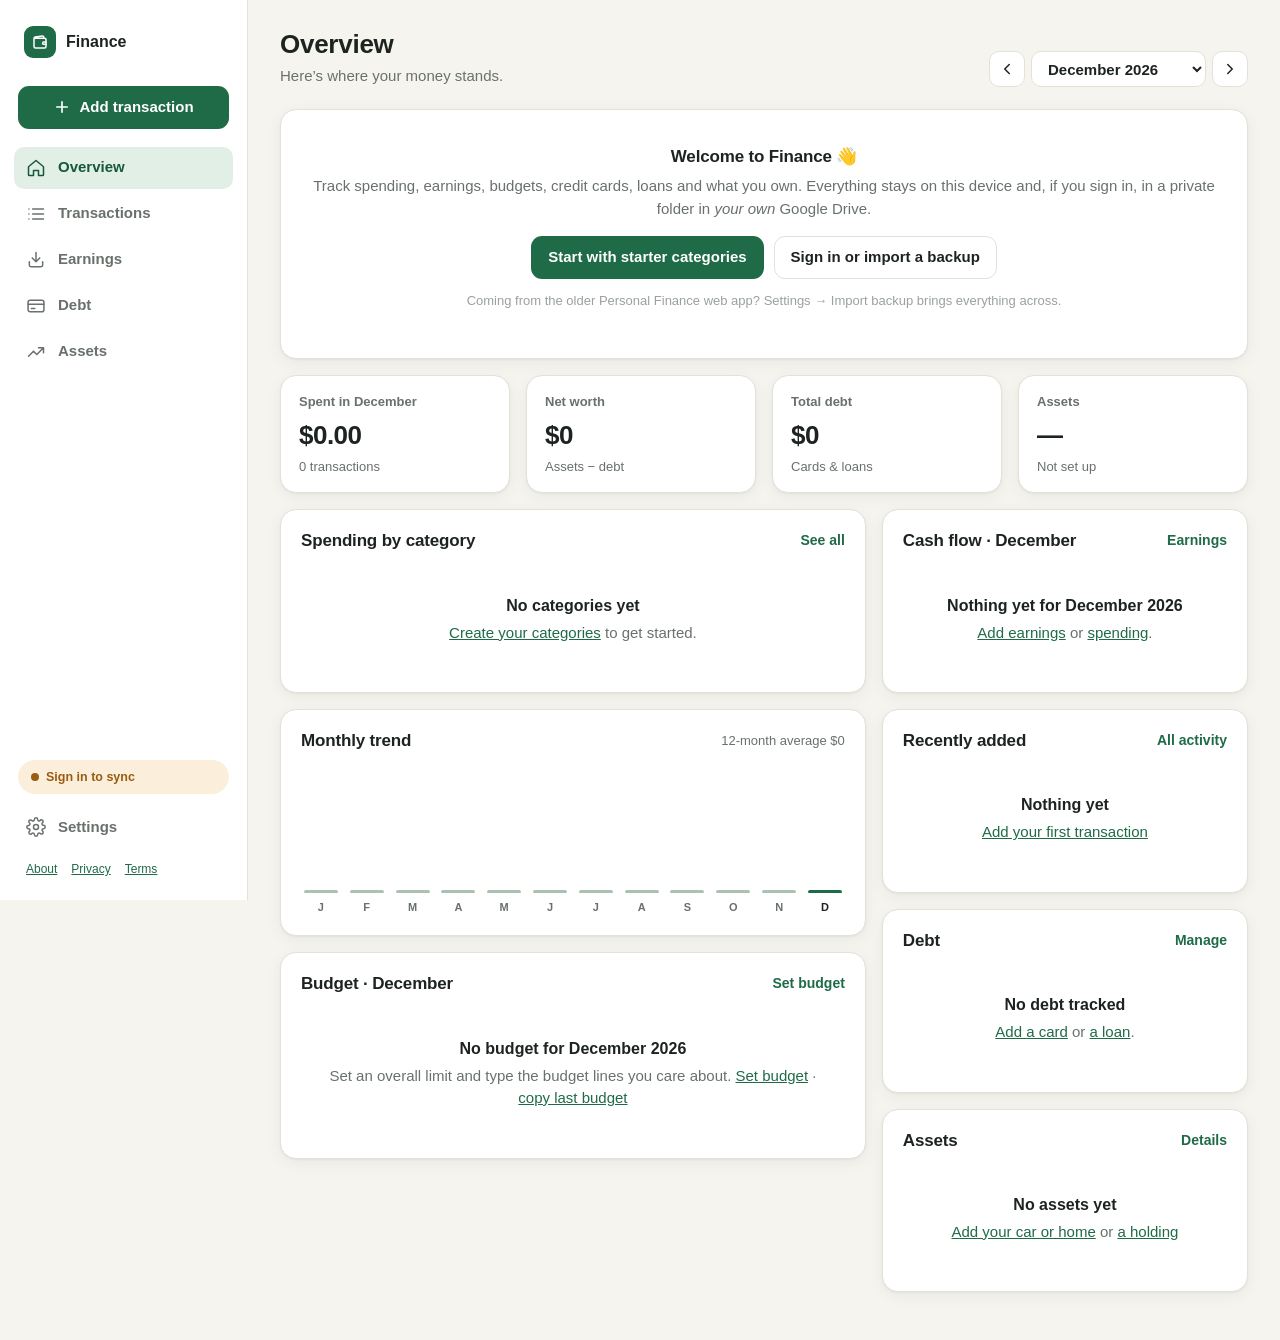
==== commit 8f12e8dd: "update with earnings" ====
--- a/index.html
+++ b/index.html
@@ -4,7 +4,7 @@
     <meta charset="UTF-8">
     <meta name="viewport" content="width=device-width, initial-scale=1, viewport-fit=cover">
     <title>Finance</title>
-    <meta name="description" content="Track spending, budgets, credit cards, loans and assets. Your data stays on your device and in your own Google Drive.">
+    <meta name="description" content="Track spending, earnings, budgets, credit cards, loans and assets. Your data stays on your device and in your own Google Drive.">
     <link rel="icon" type="image/svg+xml" href="icons/favicon.svg">
     <link rel="apple-touch-icon" sizes="180x180" href="icons/apple-touch-icon.png">
     <link rel="manifest" href="manifest.webmanifest">
@@ -23,6 +23,7 @@
         <symbol id="i-list" viewBox="0 0 24 24" fill="none" stroke="currentColor" stroke-width="1.8" stroke-linecap="round"><path d="M8 6h13M8 12h13M8 18h13M3.5 6h.01M3.5 12h.01M3.5 18h.01"/></symbol>
         <symbol id="i-plus" viewBox="0 0 24 24" fill="none" stroke="currentColor" stroke-width="2.2" stroke-linecap="round"><path d="M12 5v14M5 12h14"/></symbol>
         <symbol id="i-card" viewBox="0 0 24 24" fill="none" stroke="currentColor" stroke-width="1.8" stroke-linecap="round"><rect x="2.5" y="5" width="19" height="14" rx="2.5"/><path d="M2.5 10h19M6.5 15h4"/></symbol>
+        <symbol id="i-income" viewBox="0 0 24 24" fill="none" stroke="currentColor" stroke-width="1.8" stroke-linecap="round" stroke-linejoin="round"><path d="M12 3v11M7.5 9.5 12 14l4.5-4.5"/><path d="M4 14v4a2 2 0 0 0 2 2h12a2 2 0 0 0 2-2v-4"/></symbol>
         <symbol id="i-chart" viewBox="0 0 24 24" fill="none" stroke="currentColor" stroke-width="1.8" stroke-linecap="round" stroke-linejoin="round"><path d="M3 17l6-6 4 4 8-8M15 7h6v6"/></symbol>
         <symbol id="i-gear" viewBox="0 0 24 24" fill="none" stroke="currentColor" stroke-width="1.8" stroke-linecap="round" stroke-linejoin="round"><circle cx="12" cy="12" r="3"/><path d="M19.4 15a1.7 1.7 0 0 0 .3 1.8l.1.1a2 2 0 1 1-2.8 2.8l-.1-.1a1.7 1.7 0 0 0-1.8-.3 1.7 1.7 0 0 0-1 1.5V21a2 2 0 1 1-4 0v-.1a1.7 1.7 0 0 0-1.1-1.5 1.7 1.7 0 0 0-1.8.3l-.1.1a2 2 0 1 1-2.8-2.8l.1-.1a1.7 1.7 0 0 0 .3-1.8 1.7 1.7 0 0 0-1.5-1H3a2 2 0 1 1 0-4h.1a1.7 1.7 0 0 0 1.5-1.1 1.7 1.7 0 0 0-.3-1.8l-.1-.1a2 2 0 1 1 2.8-2.8l.1.1a1.7 1.7 0 0 0 1.8.3H9a1.7 1.7 0 0 0 1-1.5V3a2 2 0 1 1 4 0v.1a1.7 1.7 0 0 0 1 1.5 1.7 1.7 0 0 0 1.8-.3l.1-.1a2 2 0 1 1 2.8 2.8l-.1.1a1.7 1.7 0 0 0-.3 1.8V9a1.7 1.7 0 0 0 1.5 1H21a2 2 0 1 1 0 4h-.1a1.7 1.7 0 0 0-1.5 1z"/></symbol>
         <symbol id="i-refresh" viewBox="0 0 24 24" fill="none" stroke="currentColor" stroke-width="1.8" stroke-linecap="round" stroke-linejoin="round"><path d="M21 12a9 9 0 1 1-2.6-6.4M21 4v5h-5"/></symbol>
@@ -41,11 +42,13 @@
         <a class="btn" href="#/add"><svg><use href="#i-plus"/></svg>Add transaction</a>
         <a class="nav-link" data-nav="overview" href="#/"><svg><use href="#i-home"/></svg>Overview</a>
         <a class="nav-link" data-nav="activity" href="#/activity"><svg><use href="#i-list"/></svg>Transactions</a>
+        <a class="nav-link" data-nav="earnings" href="#/earnings"><svg><use href="#i-income"/></svg>Earnings</a>
         <a class="nav-link" data-nav="debt" href="#/cards"><svg><use href="#i-card"/></svg>Debt</a>
         <a class="nav-link" data-nav="assets" href="#/assets"><svg><use href="#i-chart"/></svg>Assets</a>
         <div class="spacer"></div>
         <button type="button" class="sync-chip" data-sync-chip>Loading…</button>
         <a class="nav-link" data-nav="settings" href="#/settings"><svg><use href="#i-gear"/></svg>Settings</a>
+        <div class="site-links faint" style="padding:8px 12px 0;font-size:12px"><a href="about.html">About</a><a href="privacy.html">Privacy</a><a href="terms.html">Terms</a></div>
     </aside>
 
     <header class="topbar">
@@ -66,6 +69,7 @@
     <nav class="tabbar" aria-label="Main navigation">
         <a class="tab" data-nav="overview" href="#/"><svg><use href="#i-home"/></svg>Home</a>
         <a class="tab" data-nav="activity" href="#/activity"><svg><use href="#i-list"/></svg>Activity</a>
+        <a class="tab" data-nav="earnings" href="#/earnings"><svg><use href="#i-income"/></svg>Earnings</a>
         <a class="tab-add" href="#/add" aria-label="Add transaction"><svg><use href="#i-plus"/></svg></a>
         <a class="tab" data-nav="debt" href="#/cards"><svg><use href="#i-card"/></svg>Debt</a>
         <a class="tab" data-nav="assets" href="#/assets"><svg><use href="#i-chart"/></svg>Assets</a>
--- a/styles.css
+++ b/styles.css
@@ -692,3 +692,51 @@
 .empty-hero h2 { margin-bottom: 8px; }
 .empty-hero .form-actions { justify-content: center; margin-top: 16px; }
 .boot { display: grid; place-items: center; min-height: 40vh; color: var(--muted); }
+
+/* earnings */
+@media (max-width: 899px) { .tabbar { grid-template-columns: repeat(6, 1fr); } .tab { font-size: 10.5px; } }
+.trend.dual .pair { display: flex; align-items: flex-end; justify-content: center; gap: 2px; width: 100%; height: 100%; }
+.trend.dual .col { max-width: 15px; flex: 1; }
+.trend.dual .col.earned { background: color-mix(in srgb, var(--accent) 45%, var(--track)); }
+.trend.dual .col.spent { background: color-mix(in srgb, #d08a2c 40%, var(--track)); }
+.trend.dual a.selected .col.earned { background: var(--accent); }
+.trend.dual a.selected .col.spent { background: #d08a2c; }
+.trend.dual a:hover .col { filter: brightness(.92); }
+.legend { display: inline-flex; gap: 12px; color: var(--muted); }
+.legend span { display: inline-flex; align-items: center; gap: 6px; }
+.earnings-filters { grid-template-columns: minmax(0, 2fr) repeat(3, minmax(0, 1fr)); margin-bottom: 4px; }
+@media (max-width: 1100px) { .earnings-filters { grid-template-columns: repeat(3, minmax(0, 1fr)); } }
+@media (max-width: 560px) { .earnings-filters { grid-template-columns: minmax(0, 1fr) minmax(0, 1fr); } }
+.cashflow { display: grid; grid-template-columns: repeat(3, minmax(0, 1fr)); gap: 8px; }
+.cashflow span { display: block; color: var(--muted); font-size: 12px; }
+.cashflow strong { font-size: 18px; font-variant-numeric: tabular-nums; }
+.site-links { display: flex; flex-wrap: wrap; gap: 6px 14px; font-size: 13px; }
+
+/* public pages: about / privacy / terms */
+.site-page { min-height: 100vh; display: flex; flex-direction: column; }
+.site-header { display: flex; align-items: center; justify-content: space-between; gap: 12px; flex-wrap: wrap;
+  max-width: 1080px; width: 100%; margin: 0 auto; padding: calc(16px + env(safe-area-inset-top)) 20px 8px; }
+.site-header .brand { padding: 0; }
+.site-logo { border-radius: 9px; }
+.site-nav { display: flex; align-items: center; gap: 4px 16px; flex-wrap: wrap; font-weight: 600; font-size: 14px; }
+.site-nav a:not(.btn) { color: var(--muted); text-decoration: none; }
+.site-nav a:not(.btn):hover { color: var(--text); }
+.site-main { flex: 1; max-width: 1080px; width: 100%; margin: 0 auto; padding: 12px 20px 40px; }
+.site-hero { text-align: center; padding: 36px 0 20px; }
+.site-hero-logo { border-radius: 22px; box-shadow: var(--shadow); margin-bottom: 18px; }
+.site-hero h1 { font-size: clamp(30px, 5vw, 46px); letter-spacing: -0.03em; margin-bottom: 14px; }
+.site-lead { max-width: 680px; margin: 0 auto 22px; font-size: 17px; color: var(--muted); }
+.site-section { margin-top: 44px; }
+.site-section > h2 { font-size: 24px; margin-bottom: 12px; }
+.site-features h3, .site-section .card h3 { margin-bottom: 6px; }
+.site-features p { margin: 0; }
+.site-steps { margin: 8px 0 0; padding-left: 20px; }
+.site-steps li { margin-bottom: 6px; }
+.site-doc { max-width: 760px; }
+.site-doc h1 { font-size: 32px; margin: 18px 0 4px; }
+.site-doc h2 { font-size: 19px; margin: 28px 0 8px; }
+.site-doc li { margin-bottom: 6px; }
+.site-doc code { font-size: 13px; background: var(--surface-2); padding: 1px 5px; border-radius: 5px; overflow-wrap: anywhere; }
+.site-footer { display: flex; justify-content: space-between; flex-wrap: wrap; gap: 8px 16px;
+  max-width: 1080px; width: 100%; margin: 0 auto; padding: 20px 20px calc(24px + env(safe-area-inset-bottom));
+  border-top: 1px solid var(--border); color: var(--muted); font-size: 13px; }
